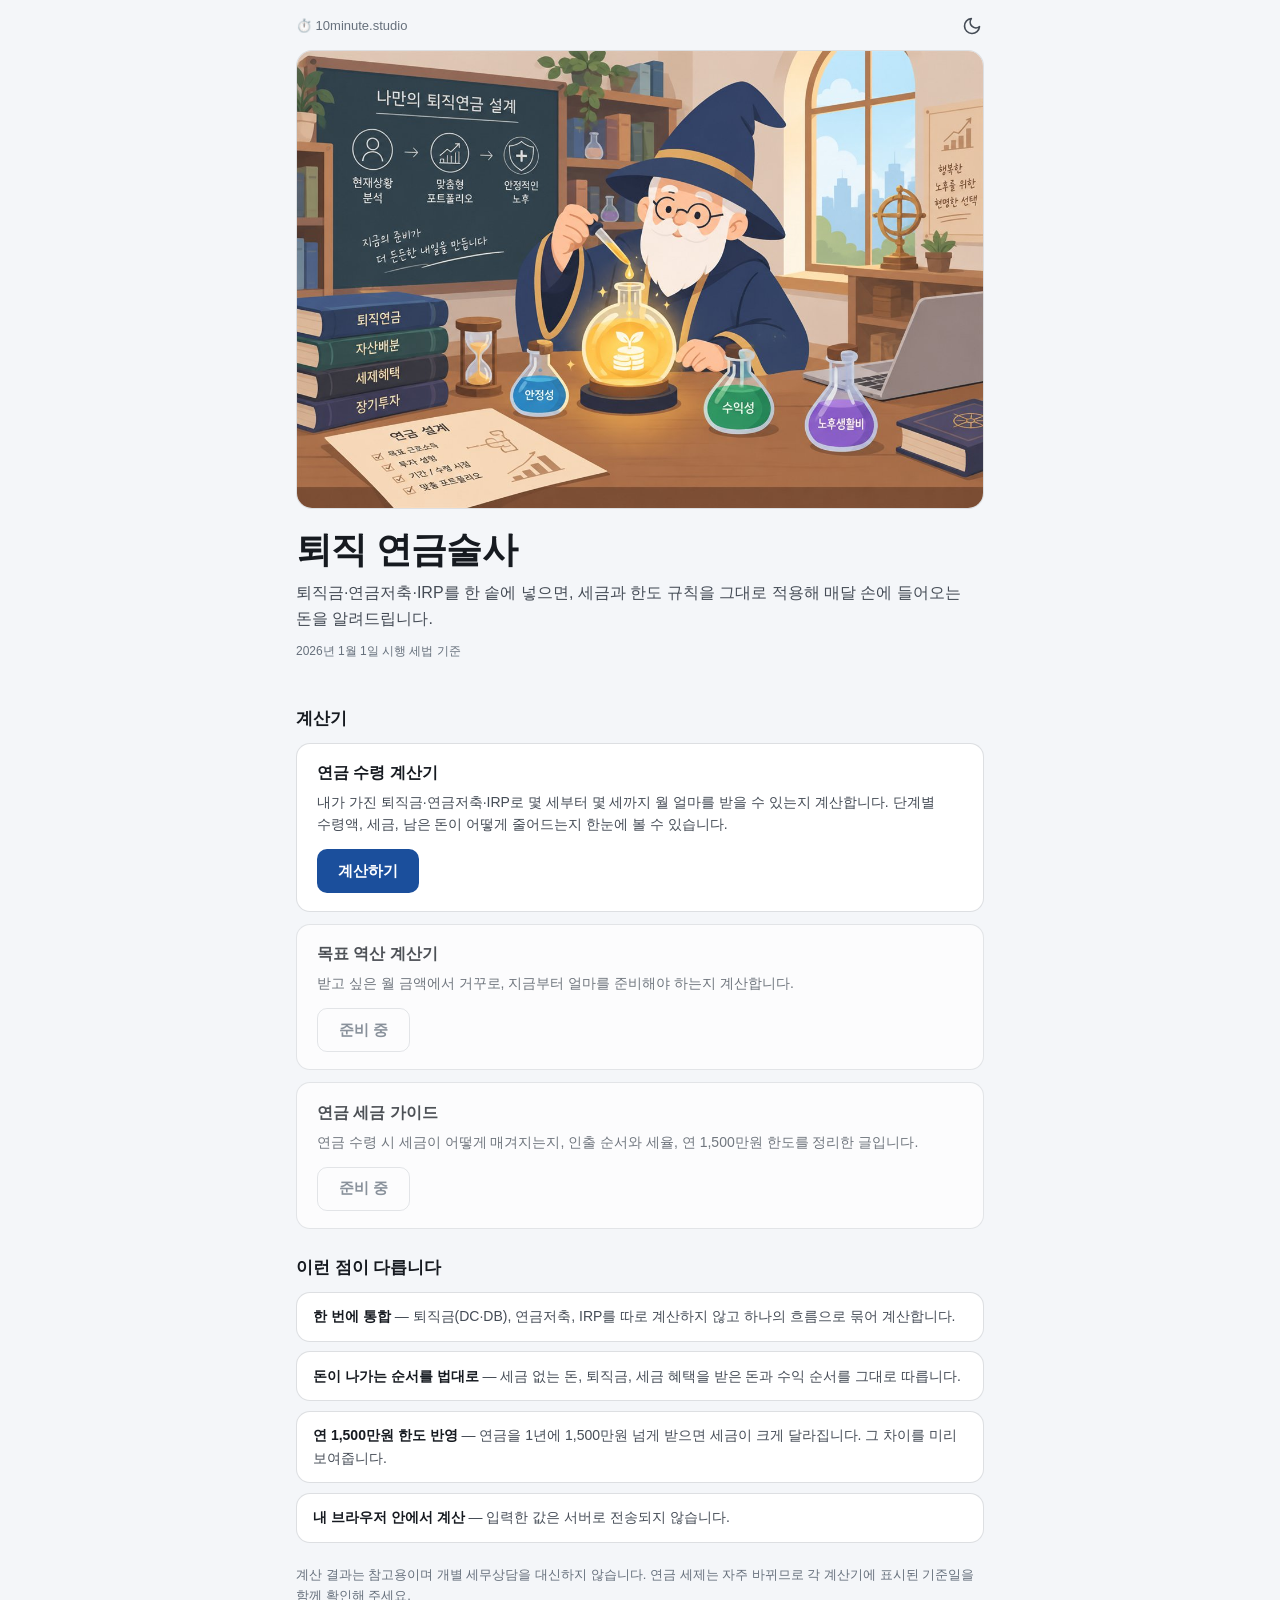
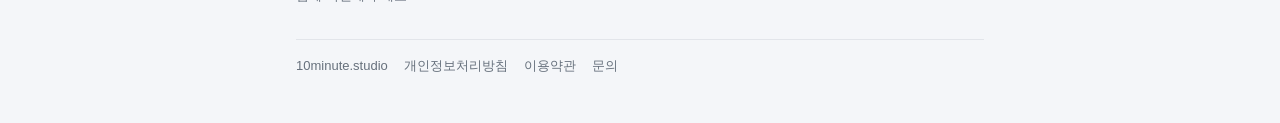
==== pension/index.html @ 77d0cb02 "퇴직 연금술사: 연금 수령 계산기 v2 · 랜딩 추가 - pension/index.html: 브랜드 랜딩(연금술사 일러스트, 계산기 카드) - pension/pension-alch" ====
<!DOCTYPE html>
<html lang="ko">
<head>
<meta charset="UTF-8">
<meta name="viewport" content="width=device-width, initial-scale=1.0">
<meta name="color-scheme" content="light dark">
<meta name="theme-color" id="tc" content="#f4f6f9">
<script>try{const t=localStorage.getItem('pension-alchemist:theme');if(t==='light'||t==='dark')document.documentElement.dataset.theme=t;}catch(e){}</script>
<title>퇴직 연금술사 · 연금 계산기 모음 | 10minute.studio</title>
<meta name="description" content="퇴직금·DC·IRP·연금저축을 한 솥에 녹여 월 실수령액으로 바꿔주는 퇴직 연금술사. 법정 인출순서와 세법상 한도를 그대로 적용한 연금 계산기를 모았습니다. 2026년 개정 세법 기준.">
<link rel="canonical" href="https://xeno-xeno.github.io/10minute.studio/pension/">
<meta property="og:title" content="퇴직 연금술사 · 연금 계산기 모음 | 10minute.studio">
<meta property="og:description" content="퇴직금·DC·IRP·연금저축을 한 솥에 녹여 월 실수령액으로 바꿔주는 연금 계산기 모음.">
<meta property="og:type" content="website">
<meta property="og:locale" content="ko_KR">
<meta property="og:url" content="https://xeno-xeno.github.io/10minute.studio/pension/">
<meta property="og:site_name" content="10minute.studio">
<meta property="og:image" content="https://xeno-xeno.github.io/10minute.studio/assets/images/pension_hero.jpg">
<meta property="og:image:width" content="1200">
<meta property="og:image:height" content="800">
<meta name="robots" content="index, follow">
<style>
:root{color-scheme:light dark;
  --bg:#f4f6f9;--surface2:#eef1f5;--card:#ffffff;--text:#161a20;--text2:#454c56;--muted:#66707c;
  --line:rgba(20,32,52,.14);--line-soft:rgba(20,32,52,.08);
  --blue:#1b4f9c;--blue-soft:#eaf1fb;--on-blue:#ffffff;}
@media(prefers-color-scheme:dark){:root:not([data-theme="light"]){
  --bg:#0d1014;--surface2:#232830;--card:#171b21;--text:#eef1f5;--text2:#c5cbd3;--muted:#98a1ad;
  --line:rgba(255,255,255,.16);--line-soft:rgba(255,255,255,.09);
  --blue:#7db2ff;--blue-soft:rgba(125,178,255,.14);--on-blue:#0d1014;}}
:root[data-theme="dark"]{color-scheme:dark;
  --bg:#0d1014;--surface2:#232830;--card:#171b21;--text:#eef1f5;--text2:#c5cbd3;--muted:#98a1ad;
  --line:rgba(255,255,255,.16);--line-soft:rgba(255,255,255,.09);
  --blue:#7db2ff;--blue-soft:rgba(125,178,255,.14);--on-blue:#0d1014;}
:root[data-theme="light"]{color-scheme:light;}
@media(prefers-contrast:more){:root{--line:rgba(0,0,0,.5);--line-soft:rgba(0,0,0,.35);--muted:#404040;}}
@media(prefers-contrast:more) and (prefers-color-scheme:dark){:root:not([data-theme="light"]){--line:rgba(255,255,255,.6);--line-soft:rgba(255,255,255,.4);--muted:#d0d0d4;}}
@media(prefers-contrast:more){:root[data-theme="dark"]{--line:rgba(255,255,255,.6);--line-soft:rgba(255,255,255,.4);--muted:#d0d0d4;}}
.theme-anim,.theme-anim *{transition:background-color .25s ease,color .25s ease,border-color .25s ease!important;}

*,*::before,*::after{box-sizing:border-box;margin:0;padding:0;}
body{font-family:-apple-system,BlinkMacSystemFont,'Segoe UI',sans-serif;background:var(--bg);color:var(--text);-webkit-text-size-adjust:100%;line-height:1.5;word-break:keep-all;overflow-wrap:break-word;}
.wrap{max-width:720px;margin:0 auto;padding:.75rem 1rem 3rem;}
.brandbar{display:flex;align-items:center;justify-content:space-between;margin-bottom:.6rem;}
.brandbar a{font-size:.8125rem;color:var(--muted);text-decoration:none;}
.brandbar a:hover{color:var(--text);}
.themebtn{flex:none;width:44px;height:44px;margin:-8px -10px -8px 0;display:grid;place-items:center;border:0;border-radius:50%;background:none;color:var(--text2);cursor:pointer;transition:background-color .15s ease,transform .1s ease-out;}
.themebtn:hover{background:var(--line-soft);}
.themebtn:active{transform:scale(.92);}
.themebtn svg{width:20px;height:20px;fill:none;stroke:currentColor;stroke-width:2;stroke-linecap:round;stroke-linejoin:round;}

.banner{margin:0;border-radius:16px;overflow:hidden;border:.5px solid var(--line);background:var(--card);}
.banner img{display:block;width:100%;height:auto;}
@media(prefers-color-scheme:dark){:root:not([data-theme="light"]) .banner img{filter:brightness(.88);}}
:root[data-theme="dark"] .banner img{filter:brightness(.88);}
.hero{padding:1.25rem 0 1.25rem;}
h1{font-size:clamp(1.75rem,7vw,2.25rem);font-weight:700;letter-spacing:-.02em;line-height:1.15;margin-bottom:.6rem;}
.lead{font-size:1rem;color:var(--text2);line-height:1.6;}
.asof{font-size:.75rem;color:var(--muted);margin-top:.7rem;}
h2{font-size:1.0625rem;font-weight:700;margin:1.6rem 0 .7rem;}

.cards{list-style:none;display:grid;gap:.75rem;}
.card{background:var(--card);border:.5px solid var(--line);border-radius:14px;padding:1.1rem 1.25rem;display:flex;flex-direction:column;align-items:flex-start;gap:.35rem;}
.card h3{font-size:1rem;font-weight:600;}
.card p{font-size:.875rem;color:var(--text2);line-height:1.6;}
.btn{display:inline-flex;align-items:center;justify-content:center;min-height:44px;padding:0 1.3rem;margin-top:.5rem;border-radius:10px;background:var(--blue);color:var(--on-blue);font-size:.9375rem;font-weight:600;text-decoration:none;transition:transform .1s ease-out;}
.btn:active{transform:scale(.97);}
.card.soon{opacity:.75;}
.card.soon .btn{background:transparent;color:var(--muted);border:.5px solid var(--line);}

.points{list-style:none;display:grid;gap:.6rem;}
.points li{background:var(--card);border:.5px solid var(--line);border-radius:14px;padding:.8rem 1rem;font-size:.875rem;color:var(--text2);line-height:1.6;}
.points b{color:var(--text);font-weight:600;}
.note{font-size:.8125rem;color:var(--muted);line-height:1.6;margin-top:1.4rem;}
footer{margin-top:2rem;padding-top:1rem;border-top:.5px solid var(--line-soft);font-size:.8125rem;color:var(--muted);display:flex;flex-wrap:wrap;gap:.4rem 1rem;}
footer a{color:var(--muted);text-decoration:none;}
footer a:hover{color:var(--text);}

:focus-visible{outline:2px solid var(--blue);outline-offset:2px;}
@media(prefers-reduced-motion:reduce){*{transition:none!important;animation:none!important;}}
</style>
</head>
<body>
<div class="wrap">

<div class="brandbar"><a href="https://xeno-xeno.github.io/10minute.studio/">⏱️ 10minute.studio</a><button type="button" class="themebtn" id="themebtn" aria-label="다크 모드로 전환"></button></div>

<figure class="banner">
  <img src="../assets/images/pension_hero.jpg" width="1200" height="800" fetchpriority="high" alt="파란 마법사 모자를 쓴 노인 연금술사가 황금빛 플라스크에 물약을 떨어뜨리는 일러스트. 책상 위에는 안정성·수익성·노후생활비 병과 퇴직연금·자산배분·세제혜택·장기투자 책이 놓여 있다.">
</figure>

<header class="hero">
  <h1>퇴직 연금술사</h1>
  <p class="lead">퇴직금·연금저축·IRP를 한 솥에 넣으면, 세금과 한도 규칙을 그대로 적용해 매달 손에 들어오는 돈을 알려드립니다.</p>
  <p class="asof">2026년 1월 1일 시행 세법 기준</p>
</header>

<main>
  <h2>계산기</h2>
  <ul class="cards">
    <li class="card">
      <h3>연금 수령 계산기</h3>
      <p>내가 가진 퇴직금·연금저축·IRP로 몇 세부터 몇 세까지 월 얼마를 받을 수 있는지 계산합니다. 단계별 수령액, 세금, 남은 돈이 어떻게 줄어드는지 한눈에 볼 수 있습니다.</p>
      <a class="btn" href="pension-alchemist.html">계산하기</a>
    </li>
    <li class="card soon">
      <h3>목표 역산 계산기</h3>
      <p>받고 싶은 월 금액에서 거꾸로, 지금부터 얼마를 준비해야 하는지 계산합니다.</p>
      <span class="btn" aria-disabled="true">준비 중</span>
    </li>
    <li class="card soon">
      <h3>연금 세금 가이드</h3>
      <p>연금 수령 시 세금이 어떻게 매겨지는지, 인출 순서와 세율, 연 1,500만원 한도를 정리한 글입니다.</p>
      <span class="btn" aria-disabled="true">준비 중</span>
    </li>
  </ul>

  <h2>이런 점이 다릅니다</h2>
  <ul class="points">
    <li><b>한 번에 통합</b> — 퇴직금(DC·DB), 연금저축, IRP를 따로 계산하지 않고 하나의 흐름으로 묶어 계산합니다.</li>
    <li><b>돈이 나가는 순서를 법대로</b> — 세금 없는 돈, 퇴직금, 세금 혜택을 받은 돈과 수익 순서를 그대로 따릅니다.</li>
    <li><b>연 1,500만원 한도 반영</b> — 연금을 1년에 1,500만원 넘게 받으면 세금이 크게 달라집니다. 그 차이를 미리 보여줍니다.</li>
    <li><b>내 브라우저 안에서 계산</b> — 입력한 값은 서버로 전송되지 않습니다.</li>
  </ul>

  <p class="note">계산 결과는 참고용이며 개별 세무상담을 대신하지 않습니다. 연금 세제는 자주 바뀌므로 각 계산기에 표시된 기준일을 함께 확인해 주세요.</p>
</main>

<footer>
  <a href="https://xeno-xeno.github.io/10minute.studio/">10minute.studio</a>
  <a href="../privacy.html">개인정보처리방침</a>
  <a href="../terms.html">이용약관</a>
  <a href="../contact.html">문의</a>
</footer>

</div>

<script>
/* 라이트/다크 — 계산기 페이지와 같은 저장 키를 써서 선택이 페이지 간에 이어진다 */
const THEME_KEY = 'pension-alchemist:theme';
const darkMQ = matchMedia('(prefers-color-scheme: dark)');
const ICON_SUN  = '<svg viewBox="0 0 24 24" aria-hidden="true"><circle cx="12" cy="12" r="4"/><path d="M12 2v2M12 20v2M4.9 4.9l1.4 1.4M17.7 17.7l1.4 1.4M2 12h2M20 12h2M4.9 19.1l1.4-1.4M17.7 6.3l1.4-1.4"/></svg>';
const ICON_MOON = '<svg viewBox="0 0 24 24" aria-hidden="true"><path d="M21 12.8A9 9 0 1 1 11.2 3a7 7 0 0 0 9.8 9.8z"/></svg>';
const btn = document.getElementById('themebtn');
const isDark = () => document.documentElement.dataset.theme
  ? document.documentElement.dataset.theme === 'dark' : darkMQ.matches;
function syncThemeUI(){
  const d = isDark();
  btn.innerHTML = d ? ICON_SUN : ICON_MOON;
  btn.setAttribute('aria-label', d ? '라이트 모드로 전환' : '다크 모드로 전환');
  document.getElementById('tc').content = getComputedStyle(document.documentElement).getPropertyValue('--bg').trim();
}
btn.addEventListener('click', ()=>{
  const next = isDark() ? 'light' : 'dark';
  const root = document.documentElement;
  if(!matchMedia('(prefers-reduced-motion: reduce)').matches){ root.classList.add('theme-anim'); setTimeout(()=>root.classList.remove('theme-anim'), 300); }
  root.dataset.theme = next;
  try{ localStorage.setItem(THEME_KEY, next); }catch(e){}
  syncThemeUI();
});
darkMQ.addEventListener('change', syncThemeUI);
syncThemeUI();
</script>
</body>
</html>
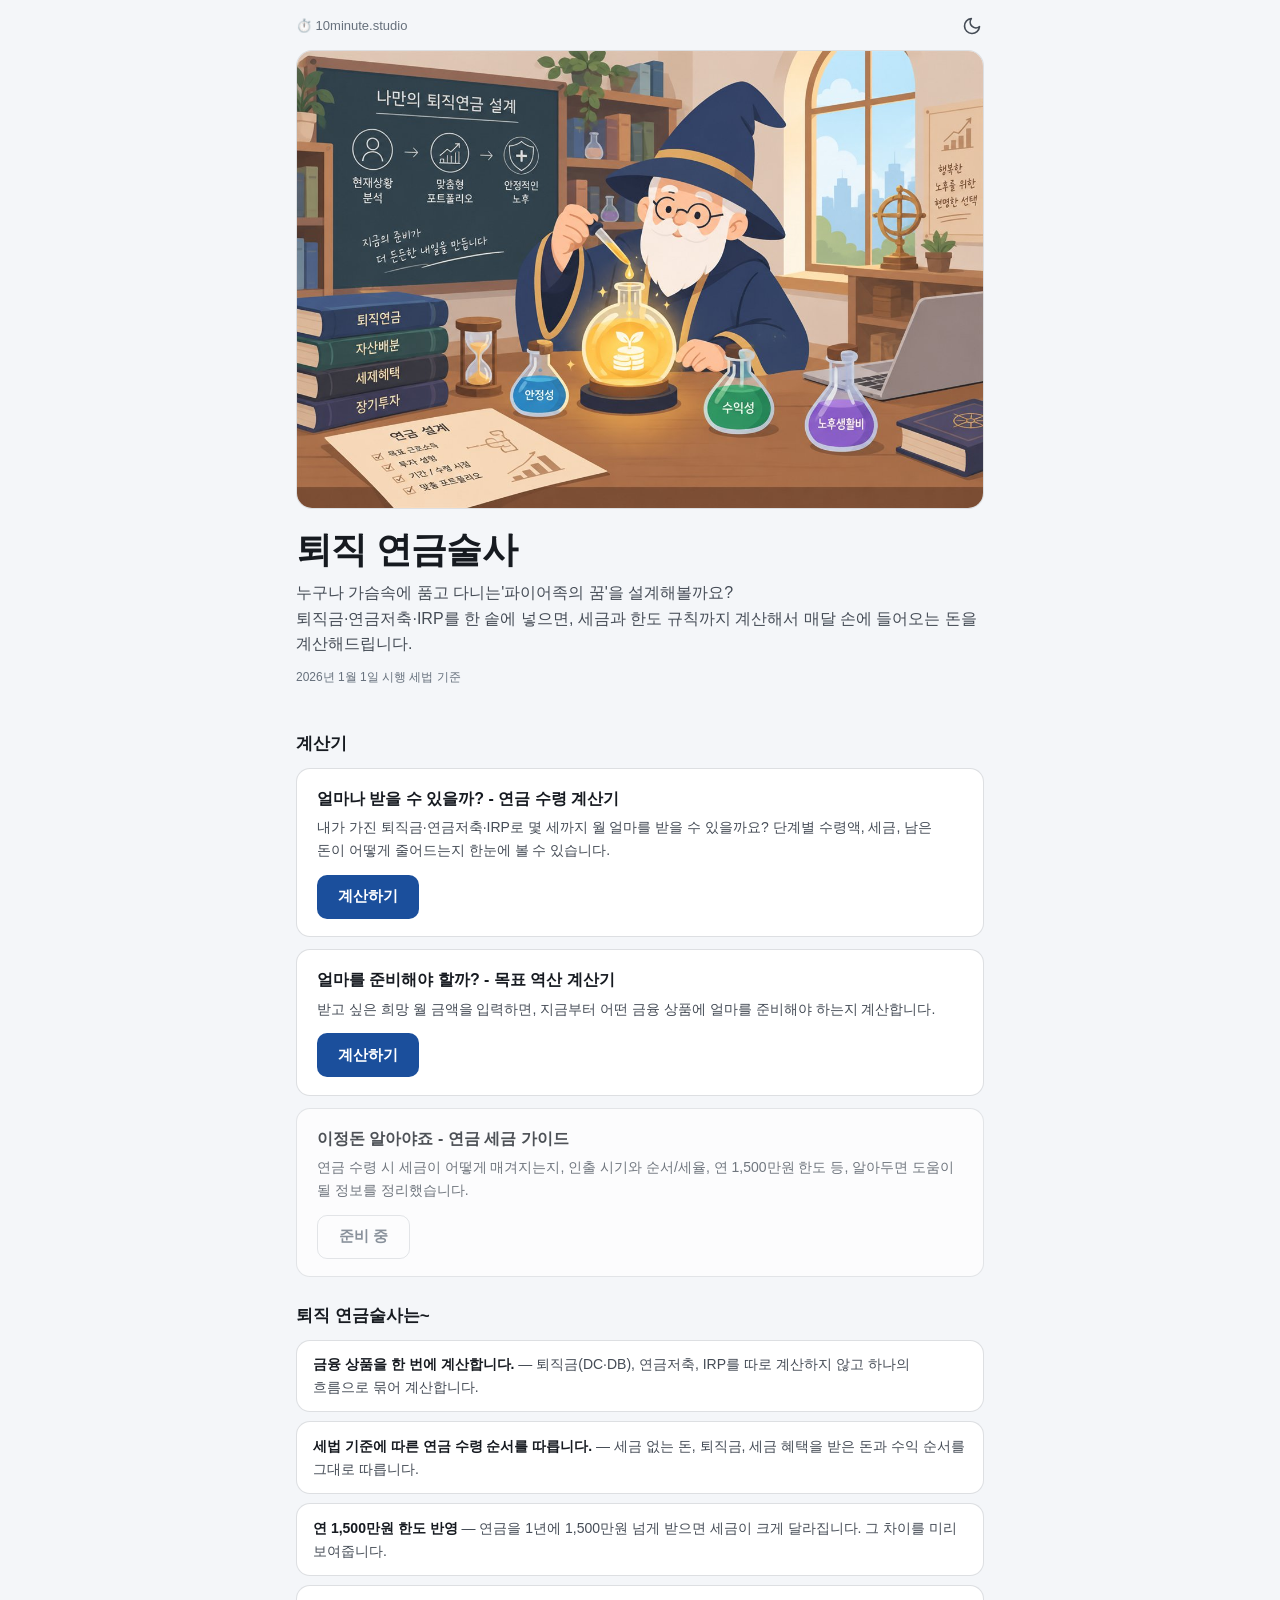
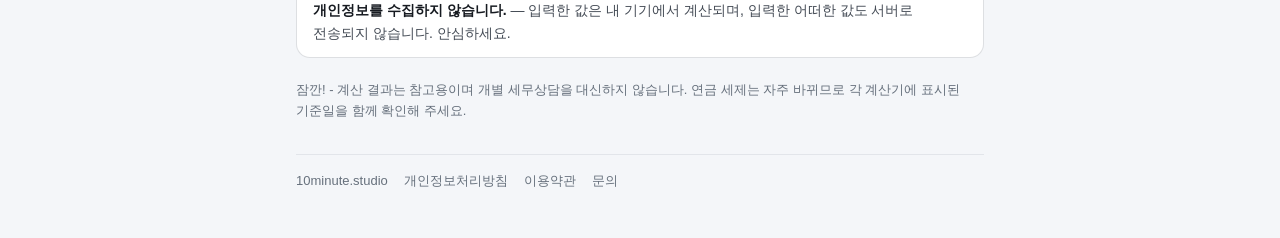
==== commit acba1a71: "퇴직 연금술사: 엔진·CSS 분리 + 역산 계산기(goal.html) 추가 - engine.js/pension.css 분리: 계산 로직(Engine 객체 하나만 전역 노출)과   " ====
--- a/pension/index.html
+++ b/pension/index.html
@@ -19,25 +19,8 @@
 <meta property="og:image:width" content="1200">
 <meta property="og:image:height" content="800">
 <meta name="robots" content="index, follow">
+<link rel="stylesheet" href="./pension.css?v=2026-09-22">
 <style>
-:root{color-scheme:light dark;
-  --bg:#f4f6f9;--surface2:#eef1f5;--card:#ffffff;--text:#161a20;--text2:#454c56;--muted:#66707c;
-  --line:rgba(20,32,52,.14);--line-soft:rgba(20,32,52,.08);
-  --blue:#1b4f9c;--blue-soft:#eaf1fb;--on-blue:#ffffff;}
-@media(prefers-color-scheme:dark){:root:not([data-theme="light"]){
-  --bg:#0d1014;--surface2:#232830;--card:#171b21;--text:#eef1f5;--text2:#c5cbd3;--muted:#98a1ad;
-  --line:rgba(255,255,255,.16);--line-soft:rgba(255,255,255,.09);
-  --blue:#7db2ff;--blue-soft:rgba(125,178,255,.14);--on-blue:#0d1014;}}
-:root[data-theme="dark"]{color-scheme:dark;
-  --bg:#0d1014;--surface2:#232830;--card:#171b21;--text:#eef1f5;--text2:#c5cbd3;--muted:#98a1ad;
-  --line:rgba(255,255,255,.16);--line-soft:rgba(255,255,255,.09);
-  --blue:#7db2ff;--blue-soft:rgba(125,178,255,.14);--on-blue:#0d1014;}
-:root[data-theme="light"]{color-scheme:light;}
-@media(prefers-contrast:more){:root{--line:rgba(0,0,0,.5);--line-soft:rgba(0,0,0,.35);--muted:#404040;}}
-@media(prefers-contrast:more) and (prefers-color-scheme:dark){:root:not([data-theme="light"]){--line:rgba(255,255,255,.6);--line-soft:rgba(255,255,255,.4);--muted:#d0d0d4;}}
-@media(prefers-contrast:more){:root[data-theme="dark"]{--line:rgba(255,255,255,.6);--line-soft:rgba(255,255,255,.4);--muted:#d0d0d4;}}
-.theme-anim,.theme-anim *{transition:background-color .25s ease,color .25s ease,border-color .25s ease!important;}
-
 *,*::before,*::after{box-sizing:border-box;margin:0;padding:0;}
 body{font-family:-apple-system,BlinkMacSystemFont,'Segoe UI',sans-serif;background:var(--bg);color:var(--text);-webkit-text-size-adjust:100%;line-height:1.5;word-break:keep-all;overflow-wrap:break-word;}
 .wrap{max-width:720px;margin:0 auto;padding:.75rem 1rem 3rem;}
@@ -75,9 +58,6 @@
 footer{margin-top:2rem;padding-top:1rem;border-top:.5px solid var(--line-soft);font-size:.8125rem;color:var(--muted);display:flex;flex-wrap:wrap;gap:.4rem 1rem;}
 footer a{color:var(--muted);text-decoration:none;}
 footer a:hover{color:var(--text);}
-
-:focus-visible{outline:2px solid var(--blue);outline-offset:2px;}
-@media(prefers-reduced-motion:reduce){*{transition:none!important;animation:none!important;}}
 </style>
 </head>
 <body>
@@ -91,7 +71,8 @@
 
 <header class="hero">
   <h1>퇴직 연금술사</h1>
-  <p class="lead">퇴직금·연금저축·IRP를 한 솥에 넣으면, 세금과 한도 규칙을 그대로 적용해 매달 손에 들어오는 돈을 알려드립니다.</p>
+  <p class="lead">누구나 가슴속에 품고 다니는'파이어족의 꿈'을 설계해볼까요?</p>
+  <p class="lead">퇴직금·연금저축·IRP를 한 솥에 넣으면, 세금과 한도 규칙까지 계산해서 매달 손에 들어오는 돈을 계산해드립니다.</p>
   <p class="asof">2026년 1월 1일 시행 세법 기준</p>
 </header>
 
@@ -99,31 +80,31 @@
   <h2>계산기</h2>
   <ul class="cards">
     <li class="card">
-      <h3>연금 수령 계산기</h3>
-      <p>내가 가진 퇴직금·연금저축·IRP로 몇 세부터 몇 세까지 월 얼마를 받을 수 있는지 계산합니다. 단계별 수령액, 세금, 남은 돈이 어떻게 줄어드는지 한눈에 볼 수 있습니다.</p>
+      <h3>얼마나 받을 수 있을까? - 연금 수령 계산기</h3>
+      <p>내가 가진 퇴직금·연금저축·IRP로 몇 세까지 월 얼마를 받을 수 있을까요? 단계별 수령액, 세금, 남은 돈이 어떻게 줄어드는지 한눈에 볼 수 있습니다.</p>
       <a class="btn" href="pension-alchemist.html">계산하기</a>
     </li>
-    <li class="card soon">
-      <h3>목표 역산 계산기</h3>
-      <p>받고 싶은 월 금액에서 거꾸로, 지금부터 얼마를 준비해야 하는지 계산합니다.</p>
-      <span class="btn" aria-disabled="true">준비 중</span>
+    <li class="card">
+      <h3>얼마를 준비해야 할까? - 목표 역산 계산기</h3>
+      <p>받고 싶은 희망 월 금액을 입력하면, 지금부터 어떤 금융 상품에 얼마를 준비해야 하는지 계산합니다.</p>
+      <a class="btn" href="goal.html">계산하기</a>
     </li>
     <li class="card soon">
-      <h3>연금 세금 가이드</h3>
-      <p>연금 수령 시 세금이 어떻게 매겨지는지, 인출 순서와 세율, 연 1,500만원 한도를 정리한 글입니다.</p>
+      <h3>이정돈 알아야죠 - 연금 세금 가이드</h3>
+      <p>연금 수령 시 세금이 어떻게 매겨지는지, 인출 시기와 순서/세율, 연 1,500만원 한도 등, 알아두면 도움이 될 정보를 정리했습니다.</p>
       <span class="btn" aria-disabled="true">준비 중</span>
     </li>
   </ul>
 
-  <h2>이런 점이 다릅니다</h2>
+  <h2>퇴직 연금술사는~ </h2>
   <ul class="points">
-    <li><b>한 번에 통합</b> — 퇴직금(DC·DB), 연금저축, IRP를 따로 계산하지 않고 하나의 흐름으로 묶어 계산합니다.</li>
-    <li><b>돈이 나가는 순서를 법대로</b> — 세금 없는 돈, 퇴직금, 세금 혜택을 받은 돈과 수익 순서를 그대로 따릅니다.</li>
+    <li><b>금융 상품을 한 번에 계산합니다.</b> — 퇴직금(DC·DB), 연금저축, IRP를 따로 계산하지 않고 하나의 흐름으로 묶어 계산합니다.</li>
+    <li><b>세법 기준에 따른 연금 수령 순서를 따릅니다.</b> — 세금 없는 돈, 퇴직금, 세금 혜택을 받은 돈과 수익 순서를 그대로 따릅니다.</li>
     <li><b>연 1,500만원 한도 반영</b> — 연금을 1년에 1,500만원 넘게 받으면 세금이 크게 달라집니다. 그 차이를 미리 보여줍니다.</li>
-    <li><b>내 브라우저 안에서 계산</b> — 입력한 값은 서버로 전송되지 않습니다.</li>
+    <li><b>개인정보를 수집하지 않습니다.</b> — 입력한 값은 내 기기에서 계산되며, 입력한 어떠한 값도 서버로 전송되지 않습니다. 안심하세요.</li>
   </ul>
 
-  <p class="note">계산 결과는 참고용이며 개별 세무상담을 대신하지 않습니다. 연금 세제는 자주 바뀌므로 각 계산기에 표시된 기준일을 함께 확인해 주세요.</p>
+  <p class="note">잠깐! - 계산 결과는 참고용이며 개별 세무상담을 대신하지 않습니다. 연금 세제는 자주 바뀌므로 각 계산기에 표시된 기준일을 함께 확인해 주세요.</p>
 </main>
 
 <footer>
--- a/pension/pension.css
+++ b/pension/pension.css
@@ -0,0 +1,21 @@
+/* 퇴직 연금술사 — 공용 팔레트. pension/ 아래 모든 페이지가 <link>로 불러온다.
+   여기 없는 색(--amber 등 상태색)은 계산기 전용이라 pension-alchemist.html 자체 <style>에 남아 있다. */
+:root{color-scheme:light dark;
+  --bg:#f4f6f9;--surface2:#eef1f5;--card:#ffffff;--text:#161a20;--text2:#454c56;--muted:#66707c;
+  --line:rgba(20,32,52,.14);--line-soft:rgba(20,32,52,.08);
+  --blue:#1b4f9c;--blue-soft:#eaf1fb;--on-blue:#ffffff;}
+@media(prefers-color-scheme:dark){:root:not([data-theme="light"]){
+  --bg:#0d1014;--surface2:#232830;--card:#171b21;--text:#eef1f5;--text2:#c5cbd3;--muted:#98a1ad;
+  --line:rgba(255,255,255,.16);--line-soft:rgba(255,255,255,.09);
+  --blue:#7db2ff;--blue-soft:rgba(125,178,255,.14);--on-blue:#0d1014;}}
+:root[data-theme="dark"]{color-scheme:dark;
+  --bg:#0d1014;--surface2:#232830;--card:#171b21;--text:#eef1f5;--text2:#c5cbd3;--muted:#98a1ad;
+  --line:rgba(255,255,255,.16);--line-soft:rgba(255,255,255,.09);
+  --blue:#7db2ff;--blue-soft:rgba(125,178,255,.14);--on-blue:#0d1014;}
+:root[data-theme="light"]{color-scheme:light;}
+@media(prefers-contrast:more){:root{--line:rgba(0,0,0,.5);--line-soft:rgba(0,0,0,.35);--muted:#404040;}}
+@media(prefers-contrast:more) and (prefers-color-scheme:dark){:root:not([data-theme="light"]){--line:rgba(255,255,255,.6);--line-soft:rgba(255,255,255,.4);--muted:#d0d0d4;}}
+@media(prefers-contrast:more){:root[data-theme="dark"]{--line:rgba(255,255,255,.6);--line-soft:rgba(255,255,255,.4);--muted:#d0d0d4;}}
+.theme-anim,.theme-anim *{transition:background-color .25s ease,color .25s ease,border-color .25s ease!important;}
+:focus-visible{outline:2px solid var(--blue);outline-offset:2px;}
+@media(prefers-reduced-motion:reduce){*{transition:none!important;animation:none!important;}}
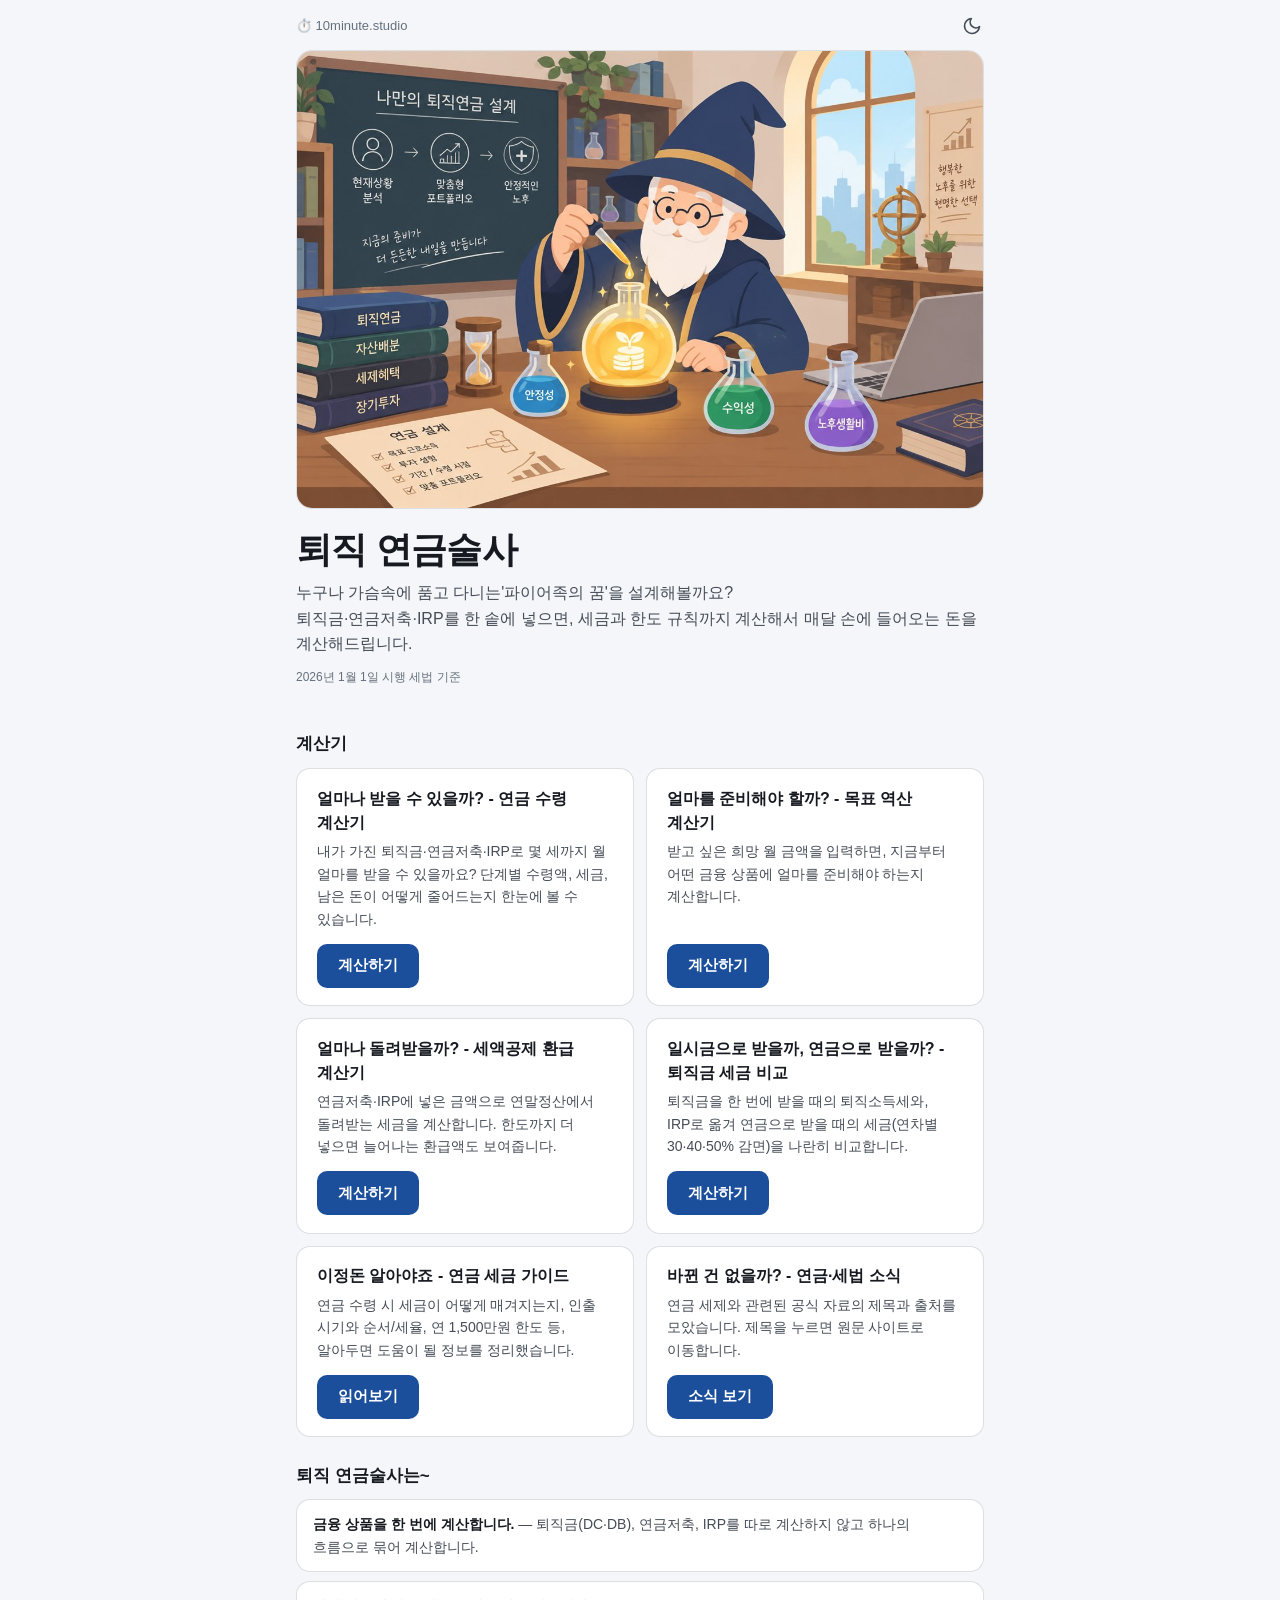
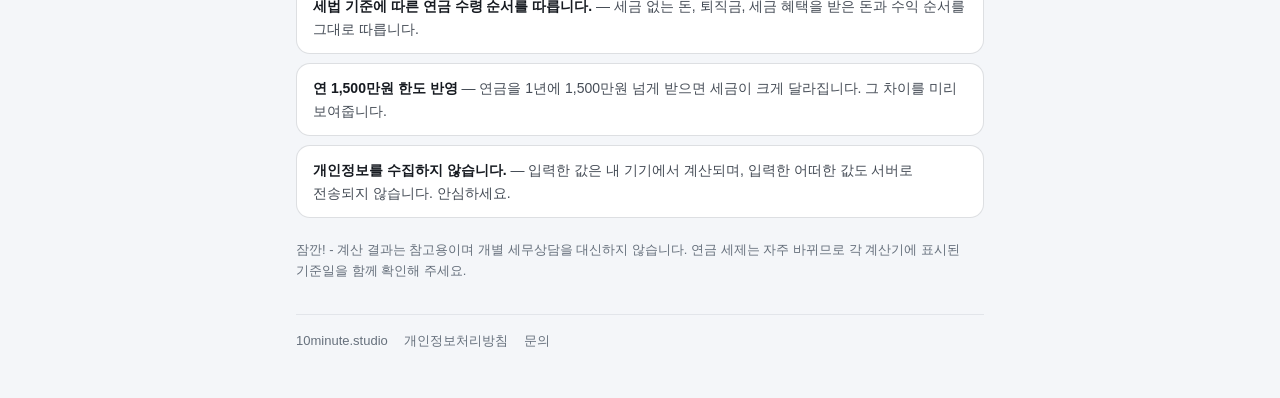
==== commit c402b02a: "연금술사: 환급·퇴직금 비교 계산기, 세법 가이드·뉴스 추가 및 사이트 연결 - 계산기: 세액공제 환급(refund), 퇴직금 일시금 vs 연금 비교(severance) 추가.  " ====
--- a/pension/index.html
+++ b/pension/index.html
@@ -8,7 +8,11 @@
 <script>try{const t=localStorage.getItem('pension-alchemist:theme');if(t==='light'||t==='dark')document.documentElement.dataset.theme=t;}catch(e){}</script>
 <title>퇴직 연금술사 · 연금 계산기 모음 | 10minute.studio</title>
 <meta name="description" content="퇴직금·DC·IRP·연금저축을 한 솥에 녹여 월 실수령액으로 바꿔주는 퇴직 연금술사. 법정 인출순서와 세법상 한도를 그대로 적용한 연금 계산기를 모았습니다. 2026년 개정 세법 기준.">
+<meta name="keywords" content="퇴직 연금술사, 연금 계산기, 연금 수령 계산기, 퇴직금 계산기, IRP 세금, 연금저축 세금, 역산 계산기, 연금 실수령액, 10minute studio">
+<meta name="author" content="10minute.studio">
+<meta name="robots" content="index, follow">
 <link rel="canonical" href="https://xeno-xeno.github.io/10minute.studio/pension/">
+<link rel="icon" type="image/svg+xml" href="../assets/images/clock-10.svg">
 <meta property="og:title" content="퇴직 연금술사 · 연금 계산기 모음 | 10minute.studio">
 <meta property="og:description" content="퇴직금·DC·IRP·연금저축을 한 솥에 녹여 월 실수령액으로 바꿔주는 연금 계산기 모음.">
 <meta property="og:type" content="website">
@@ -18,8 +22,21 @@
 <meta property="og:image" content="https://xeno-xeno.github.io/10minute.studio/assets/images/pension_hero.jpg">
 <meta property="og:image:width" content="1200">
 <meta property="og:image:height" content="800">
-<meta name="robots" content="index, follow">
-<link rel="stylesheet" href="./pension.css?v=2026-09-22">
+<meta property="og:image:type" content="image/jpeg">
+<meta name="twitter:card" content="summary">
+<meta name="twitter:title" content="퇴직 연금술사 · 연금 계산기 모음 | 10minute.studio">
+<meta name="twitter:description" content="퇴직금·DC·IRP·연금저축을 한 솥에 녹여 월 실수령액으로 바꿔주는 연금 계산기 모음.">
+
+<!-- Google Analytics -->
+<script async src="https://www.googletagmanager.com/gtag/js?id=G-8L3S8MLEGK"></script>
+<script>
+  window.dataLayer = window.dataLayer || [];
+  function gtag(){dataLayer.push(arguments);}
+  gtag('js', new Date());
+  gtag('config', 'G-8L3S8MLEGK');
+</script>
+
+<link rel="stylesheet" href="./pension.css?v=2026-09-24h">
 <style>
 *,*::before,*::after{box-sizing:border-box;margin:0;padding:0;}
 body{font-family:-apple-system,BlinkMacSystemFont,'Segoe UI',sans-serif;background:var(--bg);color:var(--text);-webkit-text-size-adjust:100%;line-height:1.5;word-break:keep-all;overflow-wrap:break-word;}
@@ -42,11 +59,17 @@
 .asof{font-size:.75rem;color:var(--muted);margin-top:.7rem;}
 h2{font-size:1.0625rem;font-weight:700;margin:1.6rem 0 .7rem;}
 
-.cards{list-style:none;display:grid;gap:.75rem;}
+.cards{list-style:none;display:grid;grid-template-columns:repeat(2,1fr);gap:.75rem;}
+@media(max-width:560px){.cards{grid-template-columns:1fr;}}
 .card{background:var(--card);border:.5px solid var(--line);border-radius:14px;padding:1.1rem 1.25rem;display:flex;flex-direction:column;align-items:flex-start;gap:.35rem;}
+.card{position:relative;transition:transform .1s ease-out,border-color .15s ease;}
+.card:not(.soon):hover{border-color:var(--blue);}
+.card:not(.soon):active{transform:scale(.99);}
+.card .btn:active{transform:none;}  /* transform이 걸리면 ::after의 기준 박스가 버튼으로 줄어 클릭이 끊긴다 */
+.card .btn::after{content:'';position:absolute;inset:0;border-radius:14px;}  /* 링크를 카드 전체로 늘려 카드 어디를 눌러도 이동 */
 .card h3{font-size:1rem;font-weight:600;}
-.card p{font-size:.875rem;color:var(--text2);line-height:1.6;}
-.btn{display:inline-flex;align-items:center;justify-content:center;min-height:44px;padding:0 1.3rem;margin-top:.5rem;border-radius:10px;background:var(--blue);color:var(--on-blue);font-size:.9375rem;font-weight:600;text-decoration:none;transition:transform .1s ease-out;}
+.card p{font-size:.875rem;color:var(--text2);line-height:1.6;margin-bottom:.5rem;}
+.btn{display:inline-flex;align-items:center;justify-content:center;min-height:44px;padding:0 1.3rem;margin-top:auto;border-radius:10px;background:var(--blue);color:var(--on-blue);font-size:.9375rem;font-weight:600;text-decoration:none;transition:transform .1s ease-out;}
 .btn:active{transform:scale(.97);}
 .card.soon{opacity:.75;}
 .card.soon .btn{background:transparent;color:var(--muted);border:.5px solid var(--line);}
@@ -82,17 +105,32 @@
     <li class="card">
       <h3>얼마나 받을 수 있을까? - 연금 수령 계산기</h3>
       <p>내가 가진 퇴직금·연금저축·IRP로 몇 세까지 월 얼마를 받을 수 있을까요? 단계별 수령액, 세금, 남은 돈이 어떻게 줄어드는지 한눈에 볼 수 있습니다.</p>
-      <a class="btn" href="pension-alchemist.html">계산하기</a>
+      <a class="btn" href="pension-alchemist.html" onclick="gtag('event','calc_click',{tool:'pension-alchemist',location:'card'})">계산하기</a>
     </li>
     <li class="card">
       <h3>얼마를 준비해야 할까? - 목표 역산 계산기</h3>
       <p>받고 싶은 희망 월 금액을 입력하면, 지금부터 어떤 금융 상품에 얼마를 준비해야 하는지 계산합니다.</p>
-      <a class="btn" href="goal.html">계산하기</a>
+      <a class="btn" href="goal.html" onclick="gtag('event','calc_click',{tool:'goal',location:'card'})">계산하기</a>
     </li>
-    <li class="card soon">
+    <li class="card">
+      <h3>얼마나 돌려받을까? - 세액공제 환급 계산기</h3>
+      <p>연금저축·IRP에 넣은 금액으로 연말정산에서 돌려받는 세금을 계산합니다. 한도까지 더 넣으면 늘어나는 환급액도 보여줍니다.</p>
+      <a class="btn" href="refund.html" onclick="gtag('event','calc_click',{tool:'refund',location:'card'})">계산하기</a>
+    </li>
+    <li class="card">
+      <h3>일시금으로 받을까, 연금으로 받을까? - 퇴직금 세금 비교</h3>
+      <p>퇴직금을 한 번에 받을 때의 퇴직소득세와, IRP로 옮겨 연금으로 받을 때의 세금(연차별 30·40·50% 감면)을 나란히 비교합니다.</p>
+      <a class="btn" href="severance.html" onclick="gtag('event','calc_click',{tool:'severance',location:'card'})">계산하기</a>
+    </li>
+    <li class="card">
       <h3>이정돈 알아야죠 - 연금 세금 가이드</h3>
       <p>연금 수령 시 세금이 어떻게 매겨지는지, 인출 시기와 순서/세율, 연 1,500만원 한도 등, 알아두면 도움이 될 정보를 정리했습니다.</p>
-      <span class="btn" aria-disabled="true">준비 중</span>
+      <a class="btn" href="guide.html" onclick="gtag('event','calc_click',{tool:'guide',location:'card'})">읽어보기</a>
+    </li>
+    <li class="card">
+      <h3>바뀐 건 없을까? - 연금·세법 소식</h3>
+      <p>연금 세제와 관련된 공식 자료의 제목과 출처를 모았습니다. 제목을 누르면 원문 사이트로 이동합니다.</p>
+      <a class="btn" href="news.html" onclick="gtag('event','calc_click',{tool:'news',location:'card'})">소식 보기</a>
     </li>
   </ul>
 
@@ -110,7 +148,6 @@
 <footer>
   <a href="https://xeno-xeno.github.io/10minute.studio/">10minute.studio</a>
   <a href="../privacy.html">개인정보처리방침</a>
-  <a href="../terms.html">이용약관</a>
   <a href="../contact.html">문의</a>
 </footer>
 
--- a/pension/pension.css
+++ b/pension/pension.css
@@ -19,3 +19,20 @@
 .theme-anim,.theme-anim *{transition:background-color .25s ease,color .25s ease,border-color .25s ease!important;}
 :focus-visible{outline:2px solid var(--blue);outline-offset:2px;}
 @media(prefers-reduced-motion:reduce){*{transition:none!important;animation:none!important;}}
+/* 계산기 하단 '다른 계산기' 카드 (제목+버튼만) — 클래스명 xl은 페이지별 .card/.btn과 겹치지 않게 별도로 둔다 */
+.xl{display:grid;grid-template-columns:repeat(2,1fr);gap:.75rem;margin:1.5rem 0 0;padding-top:1.25rem;border-top:.5px solid var(--line-soft);}
+.xl-t{grid-column:1/-1;font-size:.9375rem;font-weight:700;color:var(--text);}
+.xl a:active{transform:scale(.99);}
+.xl a{display:flex;flex-direction:column;justify-content:space-between;gap:.7rem;padding:1rem 1.1rem;background:var(--surface2);background:color-mix(in srgb,var(--blue) 4%,var(--bg));border:.5px solid color-mix(in srgb,var(--blue) 15%,transparent);border-radius:14px;color:var(--text);text-decoration:none;font-size:.9375rem;font-weight:600;line-height:1.4;}
+.xl a span{align-self:flex-start;color:var(--blue);font-size:.8125rem;font-weight:600;}
+.xl a span::before{content:'» ';}
+.xl a:hover span{text-decoration:underline;text-underline-offset:3px;}
+@media(max-width:560px){.xl{grid-template-columns:1fr;}}
+/* '결과 보기' — 결과 영역은 이 버튼(또는 모바일 하단 바)을 누르기 전까지 숨긴다 */
+.showrow{margin:1.2rem 0 .5rem;}
+.showbtn{width:100%;min-height:52px;border:0;border-radius:12px;background:var(--blue);color:var(--on-blue);font:inherit;font-size:1rem;font-weight:700;cursor:pointer;transition:transform .1s ease-out;}
+.showbtn:active{transform:scale(.98);}
+.livebar.pre{display:none !important;}   /* 결과 보기 전에는 하단 바를 숨긴다 — 입력을 끝까지 채우고 내려온 자리의 버튼 하나만 남긴다 */
+.cmp{display:grid;grid-template-columns:1fr 1fr;gap:.75rem;margin-bottom:1rem;}
+.cmp .card{margin-bottom:0;}
+@media(max-width:560px){.cmp{grid-template-columns:1fr;}}
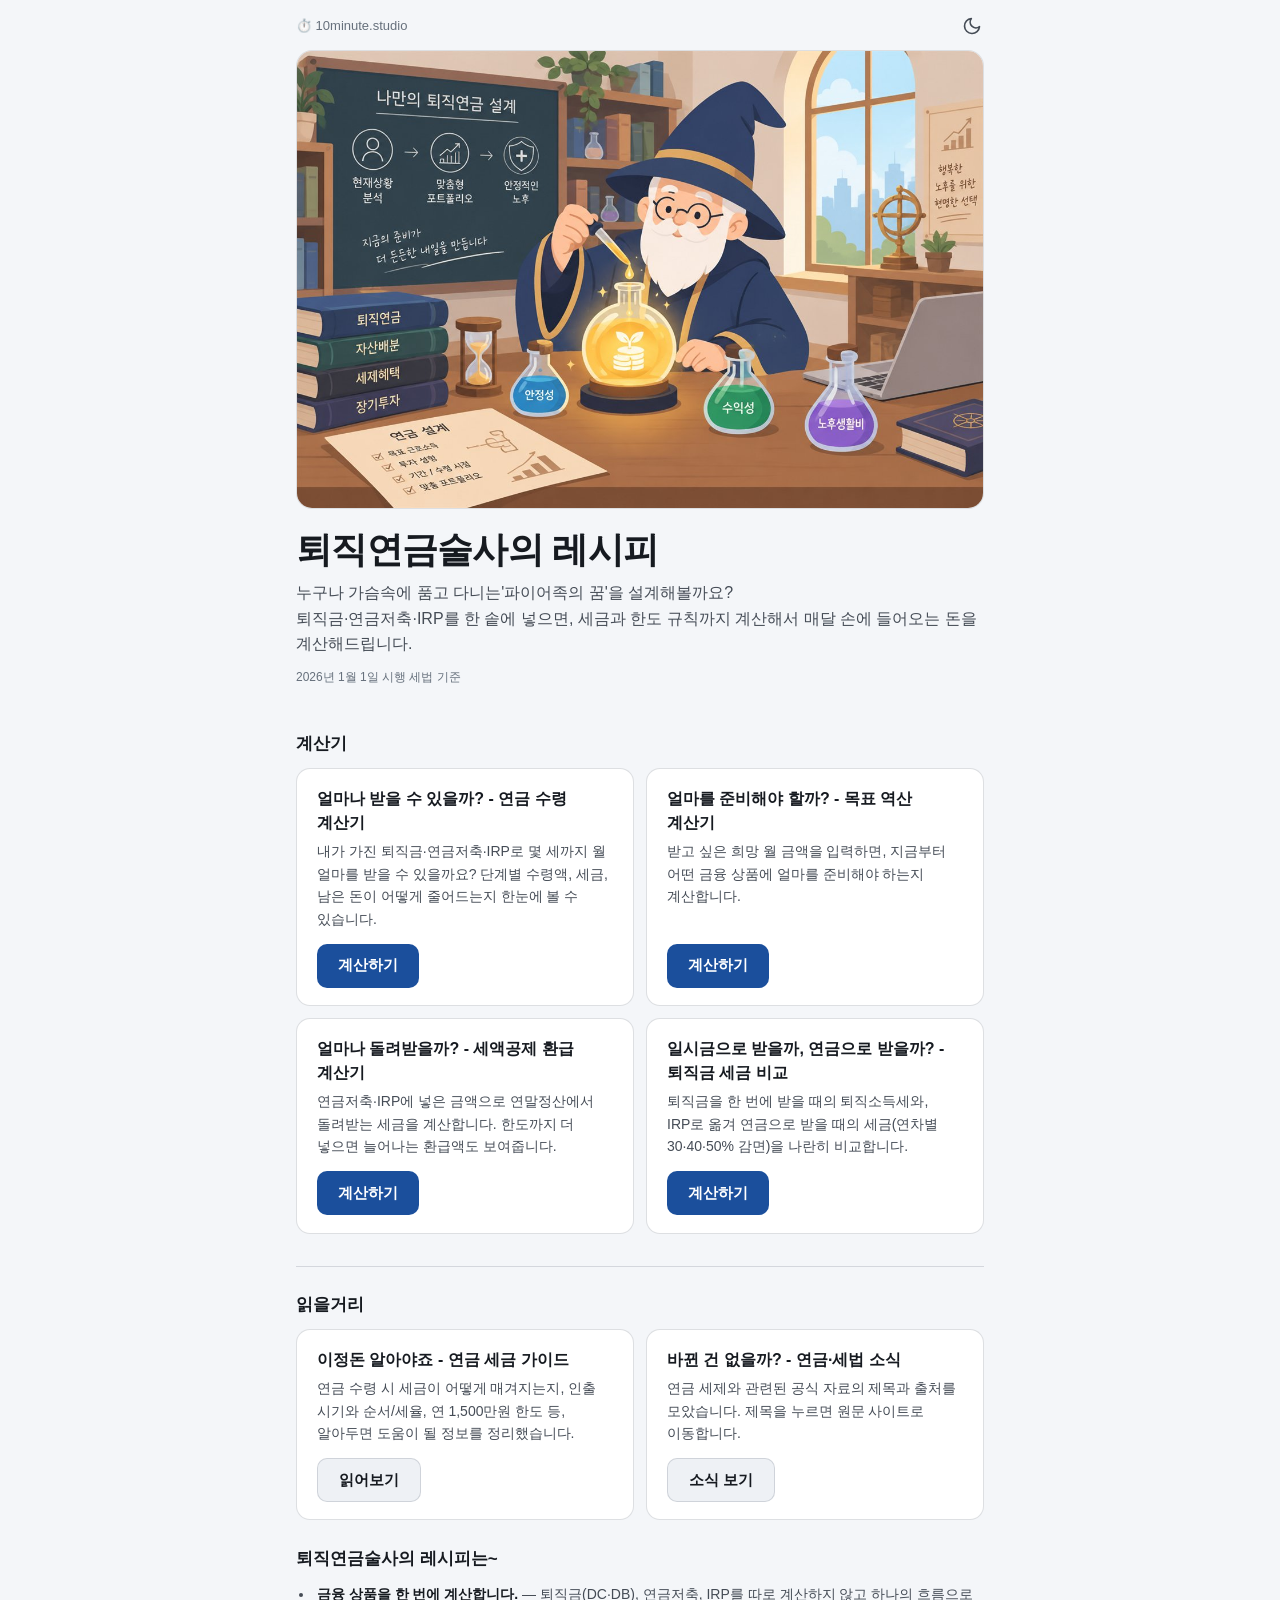
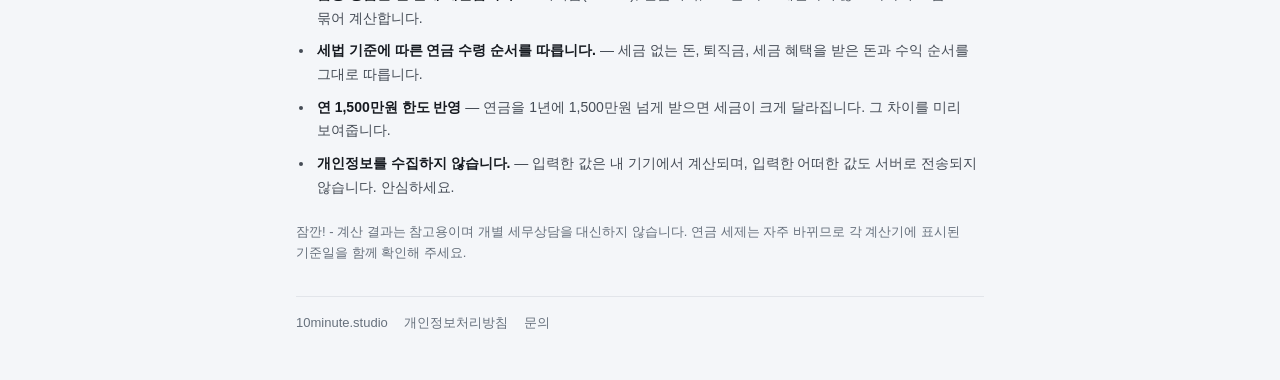
==== commit 750e1c61: "연금술사: 서비스명 개명, sitemap 등록, 랜딩 구조 정리, AdSense 연결 코드 - 서비스명 "퇴직 연금술사" → "퇴직연금술사의 레시피" (퇴직연금 + 연금술사 합성어" ====
--- a/pension/index.html
+++ b/pension/index.html
@@ -6,14 +6,14 @@
 <meta name="color-scheme" content="light dark">
 <meta name="theme-color" id="tc" content="#f4f6f9">
 <script>try{const t=localStorage.getItem('pension-alchemist:theme');if(t==='light'||t==='dark')document.documentElement.dataset.theme=t;}catch(e){}</script>
-<title>퇴직 연금술사 · 연금 계산기 모음 | 10minute.studio</title>
-<meta name="description" content="퇴직금·DC·IRP·연금저축을 한 솥에 녹여 월 실수령액으로 바꿔주는 퇴직 연금술사. 법정 인출순서와 세법상 한도를 그대로 적용한 연금 계산기를 모았습니다. 2026년 개정 세법 기준.">
-<meta name="keywords" content="퇴직 연금술사, 연금 계산기, 연금 수령 계산기, 퇴직금 계산기, IRP 세금, 연금저축 세금, 역산 계산기, 연금 실수령액, 10minute studio">
+<title>퇴직연금술사의 레시피 · 연금 계산기 모음 | 10minute.studio</title>
+<meta name="description" content="퇴직금·DC·IRP·연금저축을 한 솥에 녹여 월 실수령액으로 바꿔주는 퇴직연금술사의 레시피. 법정 인출순서와 세법상 한도를 그대로 적용한 연금 계산기를 모았습니다. 2026년 개정 세법 기준.">
+<meta name="keywords" content="퇴직연금술사의 레시피, 연금 계산기, 연금 수령 계산기, 퇴직금 계산기, IRP 세금, 연금저축 세금, 역산 계산기, 연금 실수령액, 10minute studio">
 <meta name="author" content="10minute.studio">
 <meta name="robots" content="index, follow">
 <link rel="canonical" href="https://xeno-xeno.github.io/10minute.studio/pension/">
 <link rel="icon" type="image/svg+xml" href="../assets/images/clock-10.svg">
-<meta property="og:title" content="퇴직 연금술사 · 연금 계산기 모음 | 10minute.studio">
+<meta property="og:title" content="퇴직연금술사의 레시피 · 연금 계산기 모음 | 10minute.studio">
 <meta property="og:description" content="퇴직금·DC·IRP·연금저축을 한 솥에 녹여 월 실수령액으로 바꿔주는 연금 계산기 모음.">
 <meta property="og:type" content="website">
 <meta property="og:locale" content="ko_KR">
@@ -24,7 +24,7 @@
 <meta property="og:image:height" content="800">
 <meta property="og:image:type" content="image/jpeg">
 <meta name="twitter:card" content="summary">
-<meta name="twitter:title" content="퇴직 연금술사 · 연금 계산기 모음 | 10minute.studio">
+<meta name="twitter:title" content="퇴직연금술사의 레시피 · 연금 계산기 모음 | 10minute.studio">
 <meta name="twitter:description" content="퇴직금·DC·IRP·연금저축을 한 솥에 녹여 월 실수령액으로 바꿔주는 연금 계산기 모음.">
 
 <!-- Google Analytics -->
@@ -35,6 +35,10 @@
   gtag('js', new Date());
   gtag('config', 'G-8L3S8MLEGK');
 </script>
+
+<!-- Google AdSense 사이트 연결 코드 — 광고 단위(data-ad-slot)가 있는 슬롯만 광고가 나온다 -->
+<script async src="https://pagead2.googlesyndication.com/pagead/js/adsbygoogle.js?client=ca-pub-2292328325141579"
+     crossorigin="anonymous"></script>
 
 <link rel="stylesheet" href="./pension.css?v=2026-09-24h">
 <style>
@@ -71,11 +75,13 @@
 .card p{font-size:.875rem;color:var(--text2);line-height:1.6;margin-bottom:.5rem;}
 .btn{display:inline-flex;align-items:center;justify-content:center;min-height:44px;padding:0 1.3rem;margin-top:auto;border-radius:10px;background:var(--blue);color:var(--on-blue);font-size:.9375rem;font-weight:600;text-decoration:none;transition:transform .1s ease-out;}
 .btn:active{transform:scale(.97);}
+.btn.sub{background:var(--surface2);color:var(--text);border:.5px solid var(--line);}   /* 읽을거리 버튼: 계산기 버튼(파랑)과 구분되는 중립색 */
+.sep{border:0;border-top:.5px solid var(--line);margin:2rem 0 0;}
 .card.soon{opacity:.75;}
 .card.soon .btn{background:transparent;color:var(--muted);border:.5px solid var(--line);}
 
-.points{list-style:none;display:grid;gap:.6rem;}
-.points li{background:var(--card);border:.5px solid var(--line);border-radius:14px;padding:.8rem 1rem;font-size:.875rem;color:var(--text2);line-height:1.6;}
+.points{list-style:disc;margin:0 0 0 1.15rem;font-size:.875rem;color:var(--text2);line-height:1.7;}
+.points li{margin-bottom:.55rem;padding-left:.15rem;}
 .points b{color:var(--text);font-weight:600;}
 .note{font-size:.8125rem;color:var(--muted);line-height:1.6;margin-top:1.4rem;}
 footer{margin-top:2rem;padding-top:1rem;border-top:.5px solid var(--line-soft);font-size:.8125rem;color:var(--muted);display:flex;flex-wrap:wrap;gap:.4rem 1rem;}
@@ -93,7 +99,7 @@
 </figure>
 
 <header class="hero">
-  <h1>퇴직 연금술사</h1>
+  <h1>퇴직연금술사의 레시피</h1>
   <p class="lead">누구나 가슴속에 품고 다니는'파이어족의 꿈'을 설계해볼까요?</p>
   <p class="lead">퇴직금·연금저축·IRP를 한 솥에 넣으면, 세금과 한도 규칙까지 계산해서 매달 손에 들어오는 돈을 계산해드립니다.</p>
   <p class="asof">2026년 1월 1일 시행 세법 기준</p>
@@ -122,19 +128,25 @@
       <p>퇴직금을 한 번에 받을 때의 퇴직소득세와, IRP로 옮겨 연금으로 받을 때의 세금(연차별 30·40·50% 감면)을 나란히 비교합니다.</p>
       <a class="btn" href="severance.html" onclick="gtag('event','calc_click',{tool:'severance',location:'card'})">계산하기</a>
     </li>
+  </ul>
+
+  <hr class="sep">
+
+  <h2>읽을거리</h2>
+  <ul class="cards">
     <li class="card">
       <h3>이정돈 알아야죠 - 연금 세금 가이드</h3>
       <p>연금 수령 시 세금이 어떻게 매겨지는지, 인출 시기와 순서/세율, 연 1,500만원 한도 등, 알아두면 도움이 될 정보를 정리했습니다.</p>
-      <a class="btn" href="guide.html" onclick="gtag('event','calc_click',{tool:'guide',location:'card'})">읽어보기</a>
+      <a class="btn sub" href="guide.html" onclick="gtag('event','calc_click',{tool:'guide',location:'card'})">읽어보기</a>
     </li>
     <li class="card">
       <h3>바뀐 건 없을까? - 연금·세법 소식</h3>
       <p>연금 세제와 관련된 공식 자료의 제목과 출처를 모았습니다. 제목을 누르면 원문 사이트로 이동합니다.</p>
-      <a class="btn" href="news.html" onclick="gtag('event','calc_click',{tool:'news',location:'card'})">소식 보기</a>
+      <a class="btn sub" href="news.html" onclick="gtag('event','calc_click',{tool:'news',location:'card'})">소식 보기</a>
     </li>
   </ul>
 
-  <h2>퇴직 연금술사는~ </h2>
+  <h2>퇴직연금술사의 레시피는~ </h2>
   <ul class="points">
     <li><b>금융 상품을 한 번에 계산합니다.</b> — 퇴직금(DC·DB), 연금저축, IRP를 따로 계산하지 않고 하나의 흐름으로 묶어 계산합니다.</li>
     <li><b>세법 기준에 따른 연금 수령 순서를 따릅니다.</b> — 세금 없는 돈, 퇴직금, 세금 혜택을 받은 돈과 수익 순서를 그대로 따릅니다.</li>
--- a/pension/pension.css
+++ b/pension/pension.css
@@ -1,4 +1,4 @@
-/* 퇴직 연금술사 — 공용 팔레트. pension/ 아래 모든 페이지가 <link>로 불러온다.
+/* 퇴직연금술사의 레시피 — 공용 팔레트. pension/ 아래 모든 페이지가 <link>로 불러온다.
    여기 없는 색(--amber 등 상태색)은 계산기 전용이라 pension-alchemist.html 자체 <style>에 남아 있다. */
 :root{color-scheme:light dark;
   --bg:#f4f6f9;--surface2:#eef1f5;--card:#ffffff;--text:#161a20;--text2:#454c56;--muted:#66707c;
